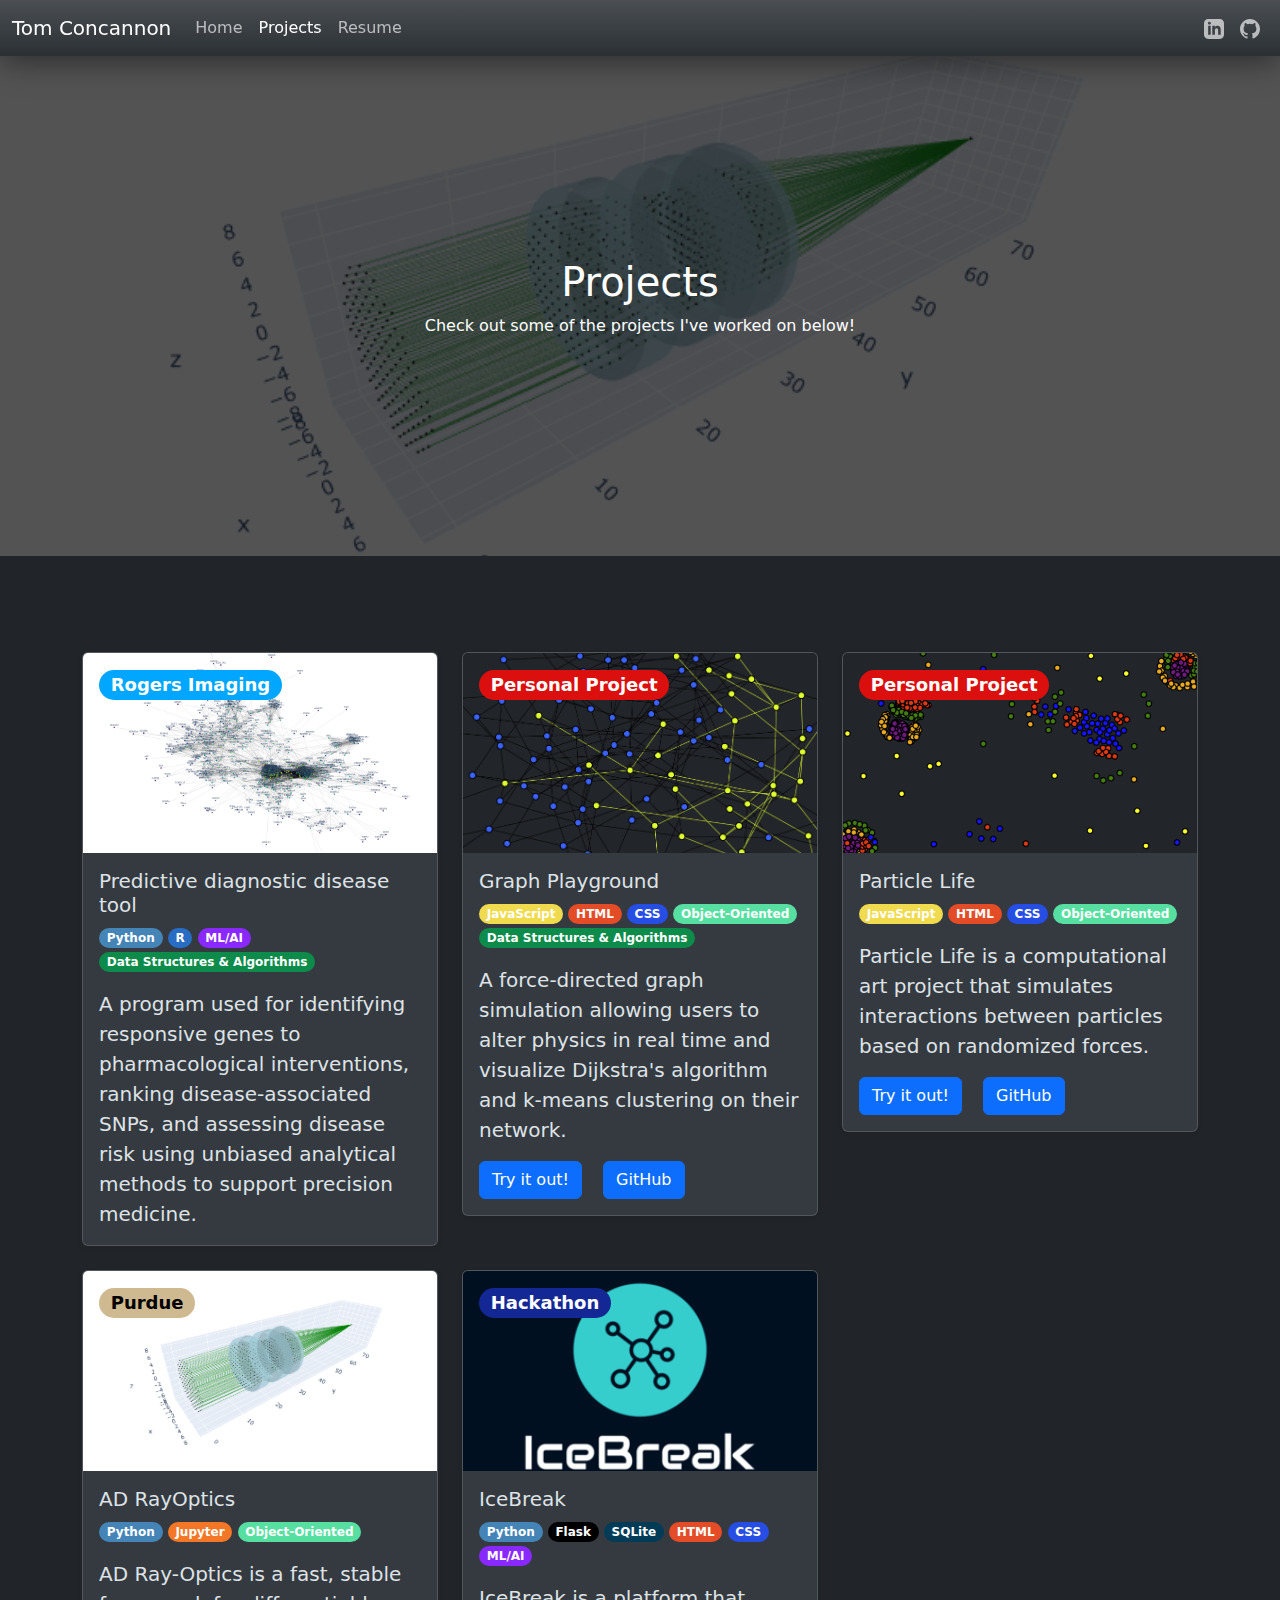
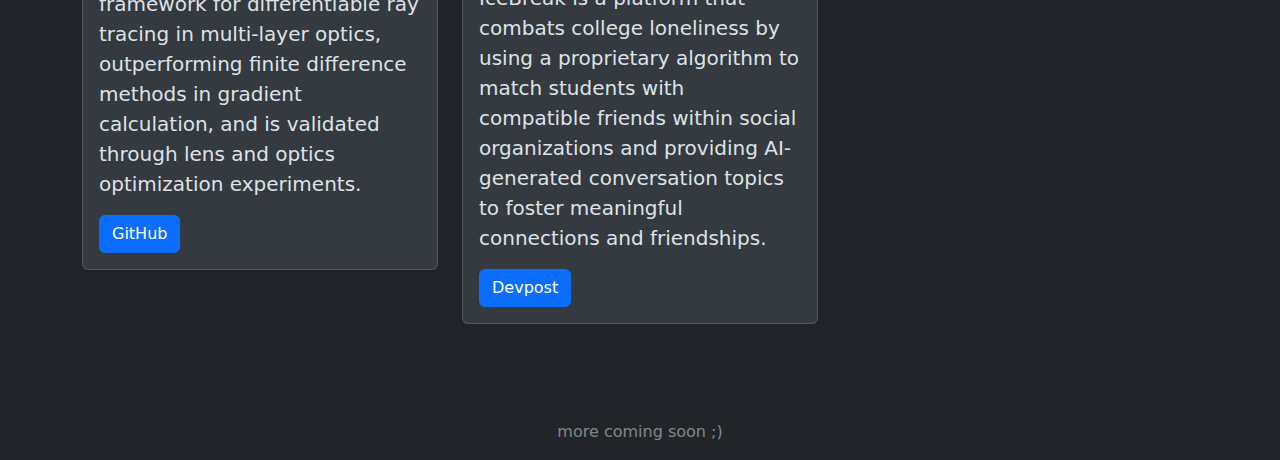
==== projects.html @ 89d0d658 "new interactome" ====
<!doctype html>
<html lang="en" data-bs-theme="dark">
    <head>
        <meta charset="utf-8">
        <meta name="viewport" content="width=device-width, initial-scale=1">
        <title>Projects</title>
        <link href="https://cdn.jsdelivr.net/npm/bootstrap@5.3.3/dist/css/bootstrap.min.css" rel="stylesheet" integrity="sha384-QWTKZyjpPEjISv5WaRU9OFeRpok6YctnYmDr5pNlyT2bRjXh0JMhjY6hW+ALEwIH" crossorigin="anonymous">
        <link href="styles/portfolio.css" rel="stylesheet">
    </head>
    <body>
        <nav class="navbar sticky-top navbar-expand-sm bg-body-tertiary bg-gradient">
            <div class="container-fluid">
                <a class="navbar-brand mb-0 h1" href="https://tconcan.github.io/">Tom Concannon</a>
                <button class="navbar-toggler" type="button" data-bs-toggle="collapse" data-bs-target="#navbarSupportedContent" aria-controls="navbarSupportedContent" aria-expanded="false" aria-label="Toggle navigation">
                    <span class="navbar-toggler-icon"></span>
                </button>
                <div class="collapse navbar-collapse" id="navbarSupportedContent">
                    <ul class="navbar-nav me-auto mb-2 mb-sm-0">
                        <li class="nav-item">
                            <a class="nav-link" aria-current="page" href="https://tconcan.github.io/">Home</a>
                        </li>
                        <li class="nav-item">
                            <a class="nav-link active" aria-current="page" href="projects.html">Projects</a>
                        </li>
                        <li class="nav-item dropdown">
                            <a class="nav-link" href="docs/resume-tc-7.7.24.pdf.pdf" target="_blank">Resume</a>
                        </li>
                    </ul>
                    <div class="d-flex">
                        <ul class="navbar-nav me-auto mb-2 mb-sm-0">
                            <li class="nav-item">
                                <a class="nav-link py-2 px-0 px-sm-2" href="https://www.linkedin.com/in/thomascon/" target="_blank">
                                    <svg xmlns="http://www.w3.org/2000/svg" width="20" height="20" viewBox="0 0 24 24">
                                    <title>LinkedIn</title>
                                    <path fill="currentColor" fill-rule="evenodd" d="M19 0h-14c-2.761 0-5 2.239-5 5v14c0 2.761 2.239 5 5 5h14c2.762 0 5-2.239 5-5v-14c0-2.761-2.238-5-5-5zm-11 19h-3v-11h3v11zm-1.5-12.268c-.966 0-1.75-.79-1.75-1.764s.784-1.764 1.75-1.764 1.75.79 1.75 1.764-.783 1.764-1.75 1.764zm13.5 12.268h-3v-5.604c0-3.368-4-3.113-4 0v5.604h-3v-11h3v1.765c1.396-2.586 7-2.777 7 2.476v6.759z"/>
                                    </svg>
                                </a>
                            </li>
                            <li class="nav-item">
                                <a class="nav-link py-2 px-0 px-sm-2" href="https://github.com/tconcan" target="_blank">
                                    <svg xmlns="http://www.w3.org/2000/svg" width="20" height="20" class="navbar-nav-svg" viewBox="0 0 512 512" role="img">
                                        <title>GitHub</title>
                                        <path fill="currentColor" fill-rule="evenodd" d="M256 0C114.64 0 0 114.61 0 256c0 113.09 73.34 209 175.08 242.9 12.8 2.35 17.47-5.56 17.47-12.34 0-6.08-.22-22.18-.35-43.54-71.2 15.49-86.2-34.34-86.2-34.34-11.64-29.57-28.42-37.45-28.42-37.45-23.27-15.84 1.73-15.55 1.73-15.55 25.69 1.81 39.21 26.38 39.21 26.38 22.84 39.12 59.92 27.82 74.5 21.27 2.33-16.54 8.94-27.82 16.25-34.22-56.84-6.43-116.6-28.43-116.6-126.49 0-27.95 10-50.8 26.35-68.69-2.63-6.48-11.42-32.5 2.51-67.75 0 0 21.49-6.88 70.4 26.24a242.65 242.65 0 0 1 128.18 0c48.87-33.13 70.33-26.24 70.33-26.24 14 35.25 5.18 61.27 2.55 67.75 16.41 17.9 26.31 40.75 26.31 68.69 0 98.35-59.85 120-116.88 126.32 9.19 7.9 17.38 23.53 17.38 47.41 0 34.22-.31 61.83-.31 70.23 0 6.85 4.61 14.81 17.6 12.31C438.72 464.97 512 369.08 512 256.02 512 114.62 397.37 0 256 0z"></path>
                                    </svg>
                                </a>
                            </li>
                        </ul>
                    </div>
                </div>
            </div>
        </nav>
        <div class="header-image image-container-project">
            <img src="images/ad_rayoptics.png" class="img-fluid" style="opacity: 0.6;" alt="RayOptics">
            <div class="overlay">
                <div class="mx-5">
                    <h1>Projects</h1>
                    <p>Check out some of the projects I've worked on below!</p>
                </div>
            </div>
        </div>
        <div class="album py-5 my-5">
            <div class="container">
                <div class="row row-cols-1 row-cols-md-2 row-cols-lg-3 g-4">
                    <div class="col">
                        <div class="card shadow-sm bg-body-secondary">
                            <div class="image-container-project" style="width: 100%; height: 200px;">
                                <img src="images/interactome3.png" class="card-img-top" alt="Interactome">
                            </div>
                            <div class="mt-3 ms-3" style="position: absolute;">
                                <h4 class="card-title text-white">
                                    <span class="badge rounded-pill bg-ric">Rogers Imaging</span>
                                </h4>
                            </div>
                            <div class="card-body">
                                <h5 class="card-title">
                                    Predictive diagnostic disease tool
                                </h5>
                                <div class="mb-3">
                                    <span class="badge rounded-pill bg-python">Python</span>
                                    <span class="badge rounded-pill bg-r">R</span>
                                    <span class="badge rounded-pill bg-mlai">ML/AI</span>
                                    <span class="badge rounded-pill bg-dsa">Data Structures & Algorithms</span>
                                </div>
                                <p class="card-text">
                                    A program used for identifying responsive genes to pharmacological interventions, ranking disease-associated SNPs, and assessing disease risk using unbiased analytical methods to support precision medicine.                                </p>
                            </div>
                        </div>
                    </div>
                    <div class="col">
                        <div class="card shadow-sm bg-body-secondary">
                            <div class="image-container-project" style="width: 100%; height: 200px;">
                                <img src="images/dijkstra.png" class="card-img-top" alt="Graph">
                            </div>
                            <div class="mt-3 ms-3" style="position: absolute;">
                                <h4 class="card-title text-white">
                                    <span class="badge rounded-pill bg-personal">Personal Project</span>
                                </h4>
                            </div>
                            <div class="card-body">
                                <h5 class="card-title">
                                    Graph Playground
                                </h5>
                                <div class="mb-3">
                                    <span class="badge rounded-pill bg-js">JavaScript</span>
                                    <span class="badge rounded-pill bg-html">HTML</span>
                                    <span class="badge rounded-pill bg-css">CSS</span>
                                    <span class="badge rounded-pill bg-oop">Object-Oriented</span>
                                    <span class="badge rounded-pill bg-dsa">Data Structures & Algorithms</span>
                                </div>
                                <p class="card-text">
                                    A force-directed graph simulation allowing users to alter physics in real time and visualize Dijkstra's algorithm and k-means clustering on their network.
                                </p>
                                <a href="projects/Network/graph.html" class="btn btn-primary me-3" target="_blank">Try it out!</a>
                                <a href="https://github.com/tconcan/Network" class="btn btn-primary" target="_blank">GitHub</a>
                            </div>
                        </div>
                    </div>
                    <div class="col">
                        <div class="card shadow-sm bg-body-secondary">
                            <div class="image-container-project" style="width: 100%; height: 200px;">
                                <img src="images/life.png" class="card-img-top" alt="Particle Life">
                            </div>
                            <div class="mt-3 ms-3" style="position: absolute;">
                                <h4 class="card-title text-white">
                                    <span class="badge rounded-pill bg-personal">Personal Project</span>
                                </h4>
                            </div>
                            <div class="card-body">
                                <h5 class="card-title">
                                    Particle Life
                                </h5>
                                <div class="mb-3">
                                    <span class="badge rounded-pill bg-js">JavaScript</span>
                                    <span class="badge rounded-pill bg-html">HTML</span>
                                    <span class="badge rounded-pill bg-css">CSS</span>
                                    <span class="badge rounded-pill bg-oop">Object-Oriented</span>
                                </div>
                                <p class="card-text">
                                    Particle Life is a computational art project that simulates interactions between particles based on randomized forces.
                                </p>
                                <a href="projects/Network/life.html" class="btn btn-primary me-3" target="_blank">Try it out!</a>
                                <a href="https://github.com/tconcan/Network" class="btn btn-primary" target="_blank">GitHub</a>
                            </div>
                        </div>
                    </div>
                    <div class="col">
                        <div class="card shadow-sm bg-body-secondary" data-bs->
                            <div class="image-container-project" style="width: 100%; height: 200px;">
                                <img src="images/ad_rayoptics.png" class="card-img-top" alt="AD RayOptics Example">
                            </div>
                            <div class="mt-3 ms-3" style="position: absolute;">
                                <h4 class="card-title text-white">
                                    <span class="badge rounded-pill text-black bg-purdue">Purdue</span>
                                </h4>
                            </div>
                            <div class="card-body">
                                <h5 class="card-title">
                                    AD RayOptics
                                </h5>
                                <div class="mb-3">
                                    <span class="badge rounded-pill bg-python">Python</span>
                                    <span class="badge rounded-pill bg-jupyter">Jupyter</span>
                                    <span class="badge rounded-pill bg-oop">Object-Oriented</span>
                                </div>
                                <p class="card-text">
                                    AD Ray-Optics is a fast, stable framework for differentiable ray tracing in multi-layer optics, outperforming finite difference methods in gradient calculation, and is validated through lens and optics optimization experiments.
                                </p>
                                <a href="https://github.com/guo-research-group/AD-Ray-Optics" class="btn btn-primary" target="_blank">GitHub</a>
                            </div>
                        </div>
                    </div>
                    <div class="col">
                        <div class="card shadow-sm bg-body-secondary">
                            <div class="image-container-project" style="width: 100%; height: 200px;">
                                <img src="images/ice_break.png" class="card-img-top" alt="IceBreak Logo">
                            </div>
                            <div class="mt-3 ms-3" style="position: absolute;">
                                <h4 class="card-title text-white">
                                    <span class="badge rounded-pill bg-hackathon">Hackathon</span>
                                </h4>
                            </div>
                            <div class="card-body">
                                <h5 class="card-title">
                                    IceBreak
                                </h5>
                                <div class="mb-3">
                                    <span class="badge rounded-pill bg-python">Python</span>
                                    <span class="badge rounded-pill bg-flask">Flask</span>
                                    <span class="badge rounded-pill bg-sqlite">SQLite</span>
                                    <span class="badge rounded-pill bg-html">HTML</span>
                                    <span class="badge rounded-pill bg-css">CSS</span>
                                    <span class="badge rounded-pill bg-mlai">ML/AI</span>
                                </div>
                                <p class="card-text">
                                    IceBreak is a platform that combats college loneliness by using a proprietary algorithm to match students with compatible friends within social organizations and providing AI-generated conversation topics to foster meaningful connections and friendships.
                                </p>
                                <a href="https://devpost.com/software/ice-break" class="btn btn-primary" target="_blank">Devpost</a>
                            </div>
                        </div>
                    </div>
                </div>
            </div>
        </div>
        <div class="container-fluid" style="text-align: center; opacity: 50%;">
            <p>more coming soon ;)</p>
        </div>
        <script src="https://cdn.jsdelivr.net/npm/@popperjs/core@2.11.6/dist/umd/popper.min.js" integrity="sha384-oBqDVmMz9ATKxIep9tiCxS/Z9fNfEXiDAYTujMAeBAsjFuCZSmKbSSUnQlmh/jp3" crossorigin="anonymous"></script>
        <script src="https://cdn.jsdelivr.net/npm/bootstrap@5.2.3/dist/js/bootstrap.min.js" integrity="sha384-cuYeSxntonz0PPNlHhBs68uyIAVpIIOZZ5JqeqvYYIcEL727kskC66kF92t6Xl2V" crossorigin="anonymous"></script>
    </body>
</html>
---- styles/portfolio.css ----
.fullscreen-container {
    box-sizing: border-box;
    height: calc(100vh - 56px);
    width: 100vw;
    display: flex;
    justify-content: center;
}

.image-container-cover {
    overflow: hidden;
    max-width: 100%;
    position: relative;
}

.image-container-cover img {
    height: calc(100% - 80px);
    width: auto;
    min-width: 100%;
    object-fit: cover;
    object-position: center;
    position: absolute;
    top: 0;
    left: 50%;
    transform: translateX(-50%);
}

.card-button {
    position: absolute;
    bottom: 0;
    left: 0;
}

.card-text {
    font-size: 1.25rem;
}

.fade {
    opacity: 0;
    transition: opacity 0.5s;
    display: none;
}

.fade.show {
    opacity: 1;
    display: block;
}

.bg-purdue {
    background-color: #cfb991 !important;
}

.bg-python {
    background-color: #4584b6 !important;
}

.bg-jupyter {
    background-color: #f37726 !important;
}

.bg-personal {
    background-color: #dc0f0f !important;
}

.bg-js {
    background-color: #f0db4f !important;
}

.bg-html {
    background-color: #e34c26 !important;
}

.bg-css{
    background-color: #264de4 !important;
}

.bg-oop {
    background-color: #56dfa1 !important;
}

.bg-dsa {
    background-color: #0c8b4a !important;
}

.bg-hackathon {
    background-color: #142895 !important;
}

.bg-sqlite {
    background-color: #003b57 !important;
}

.bg-flask {
    background-color: #000000 !important;
}

.bg-mlai {
    background-color: #8928ff !important;
}

.bg-ric {
    background-color: #00a6ff !important;
}

.bg-r {
    background-color: #276dc3 !important;
}

.navbar {
    box-shadow: 0 4px 32px rgba(0, 0, 0, 0.5);
}

.header-image {
    width: 100%;
    height: calc(50vw);
    max-height: 500px;
    min-height: 100px;
}

.image-container-project {
    overflow: hidden;
    max-width: 100%;
    position: relative;
}

.image-container-project img {
    height: 100%;
    width: auto;
    min-width: 100%;
    object-fit: cover;
    object-position: center;
    position: absolute;
    top: 0;
    left: 50%;
    transform: translateX(-50%);
}

.overlay {
    position: absolute;
    top: 0;
    left: 0;
    width: 100%;
    height: 100%;
    display: flex;
    align-items: center;
    justify-content: center;
    color: white;
    background-color: rgba(0, 0, 0, 0.5); 
    text-align: center;
}

.info-card {
    font-size: 1.6vh;
}
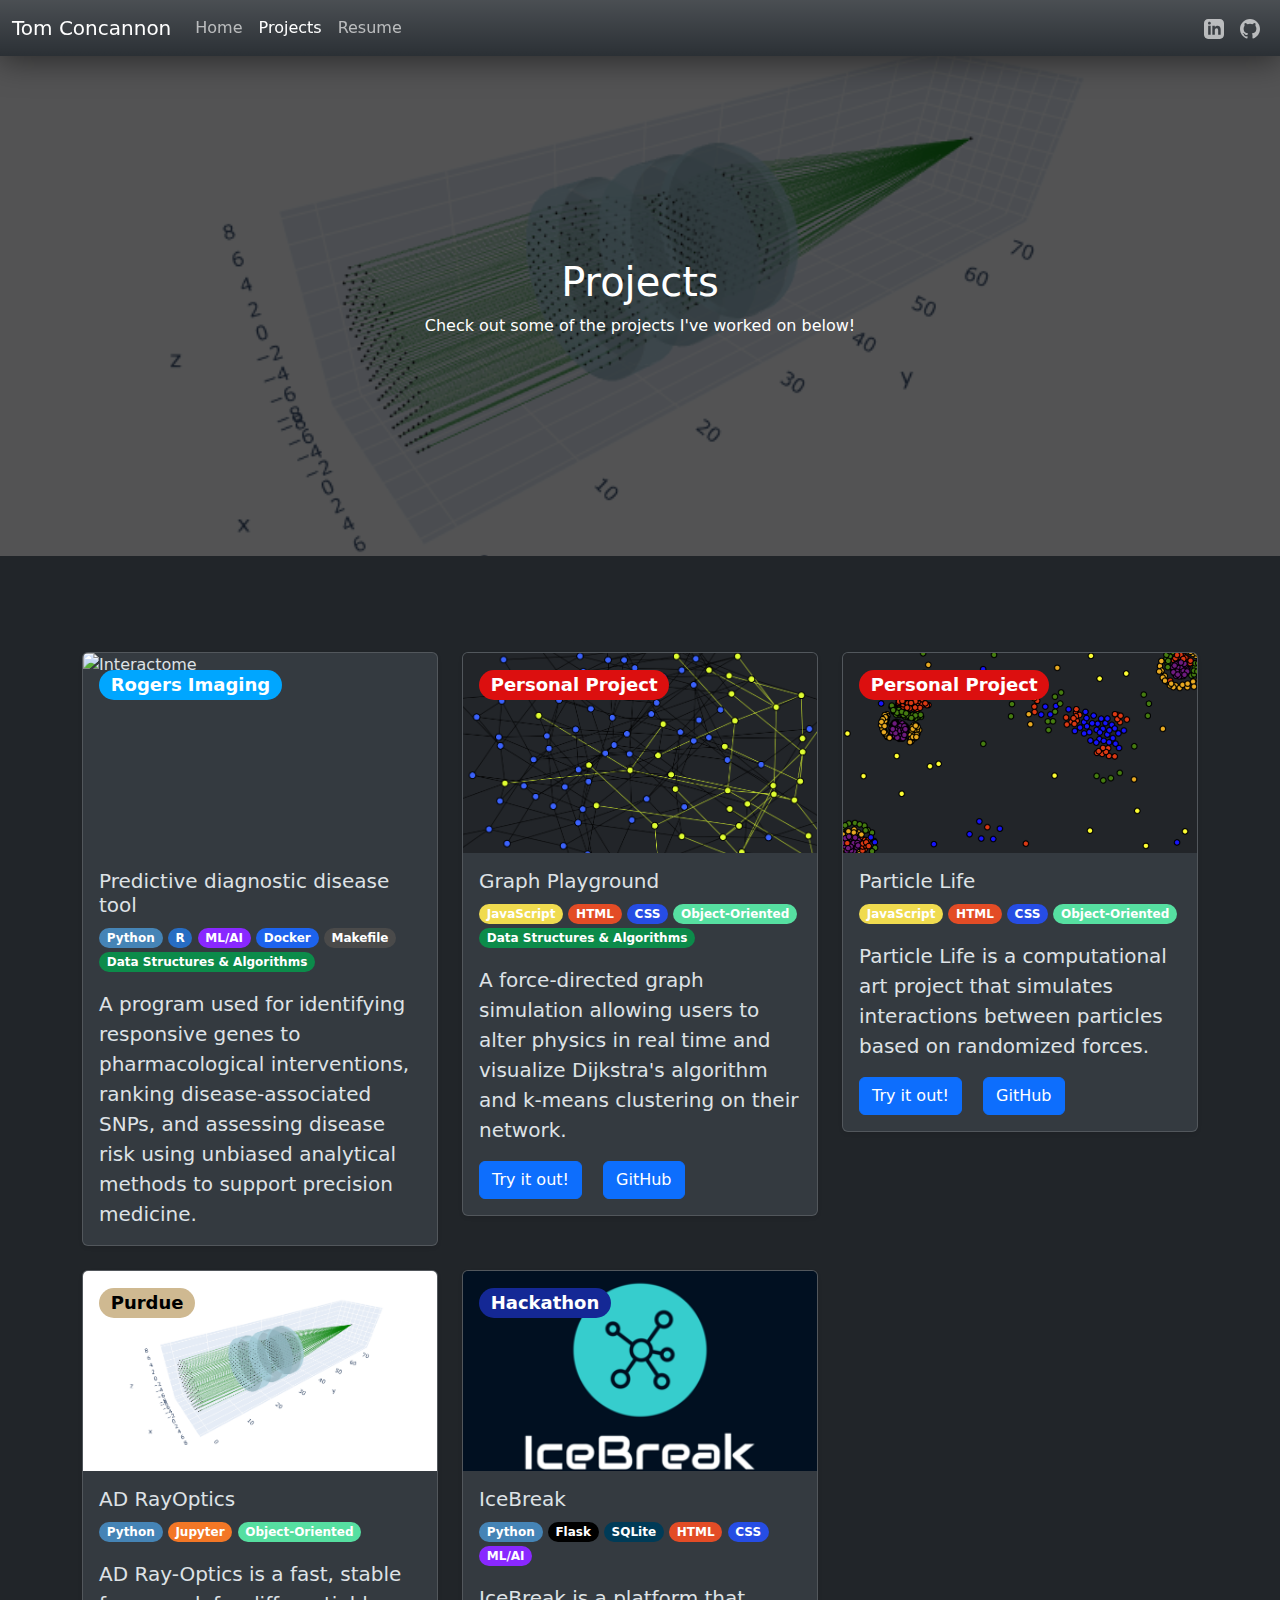
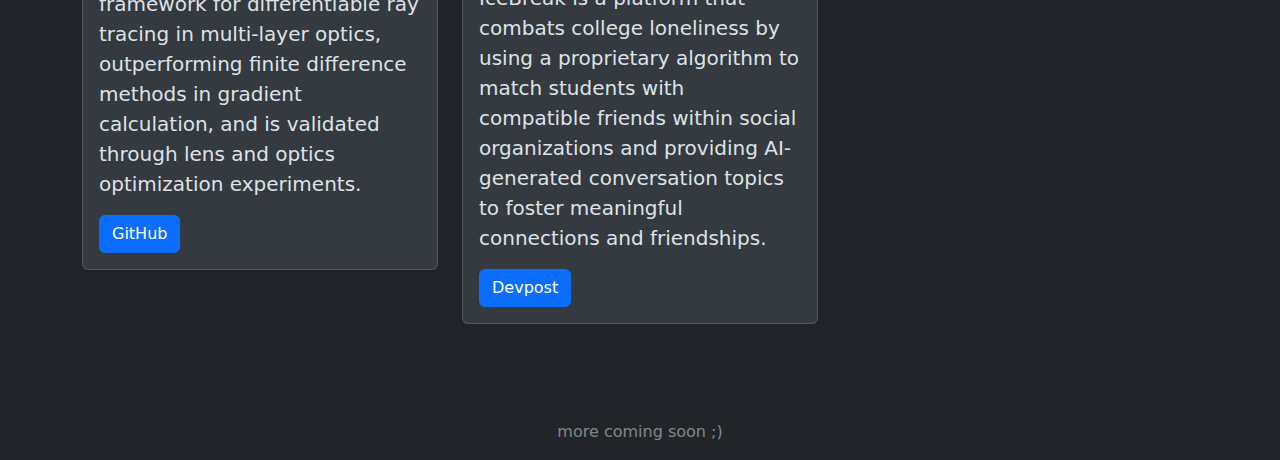
==== commit 0d93f2ad: "music" ====
--- a/projects.html
+++ b/projects.html
@@ -64,7 +64,7 @@
                     <div class="col">
                         <div class="card shadow-sm bg-body-secondary">
                             <div class="image-container-project" style="width: 100%; height: 200px;">
-                                <img src="images/interactome3.png" class="card-img-top" alt="Interactome">
+                                <img src="images/interactome.gif" class="card-img-top" alt="Interactome">
                             </div>
                             <div class="mt-3 ms-3" style="position: absolute;">
                                 <h4 class="card-title text-white">
@@ -79,6 +79,8 @@
                                     <span class="badge rounded-pill bg-python">Python</span>
                                     <span class="badge rounded-pill bg-r">R</span>
                                     <span class="badge rounded-pill bg-mlai">ML/AI</span>
+                                    <span class="badge rounded-pill bg-docker">Docker</span>
+                                    <span class="badge rounded-pill bg-makefile">Makefile</span>
                                     <span class="badge rounded-pill bg-dsa">Data Structures & Algorithms</span>
                                 </div>
                                 <p class="card-text">
--- a/styles/portfolio.css
+++ b/styles/portfolio.css
@@ -59,6 +59,14 @@
 
 .bg-personal {
     background-color: #dc0f0f !important;
+}
+
+.bg-docker {
+    background-color: #1d63ed !important;
+}
+
+.bg-makefile {
+    background-color: #4a4a4a !important;
 }
 
 .bg-js {
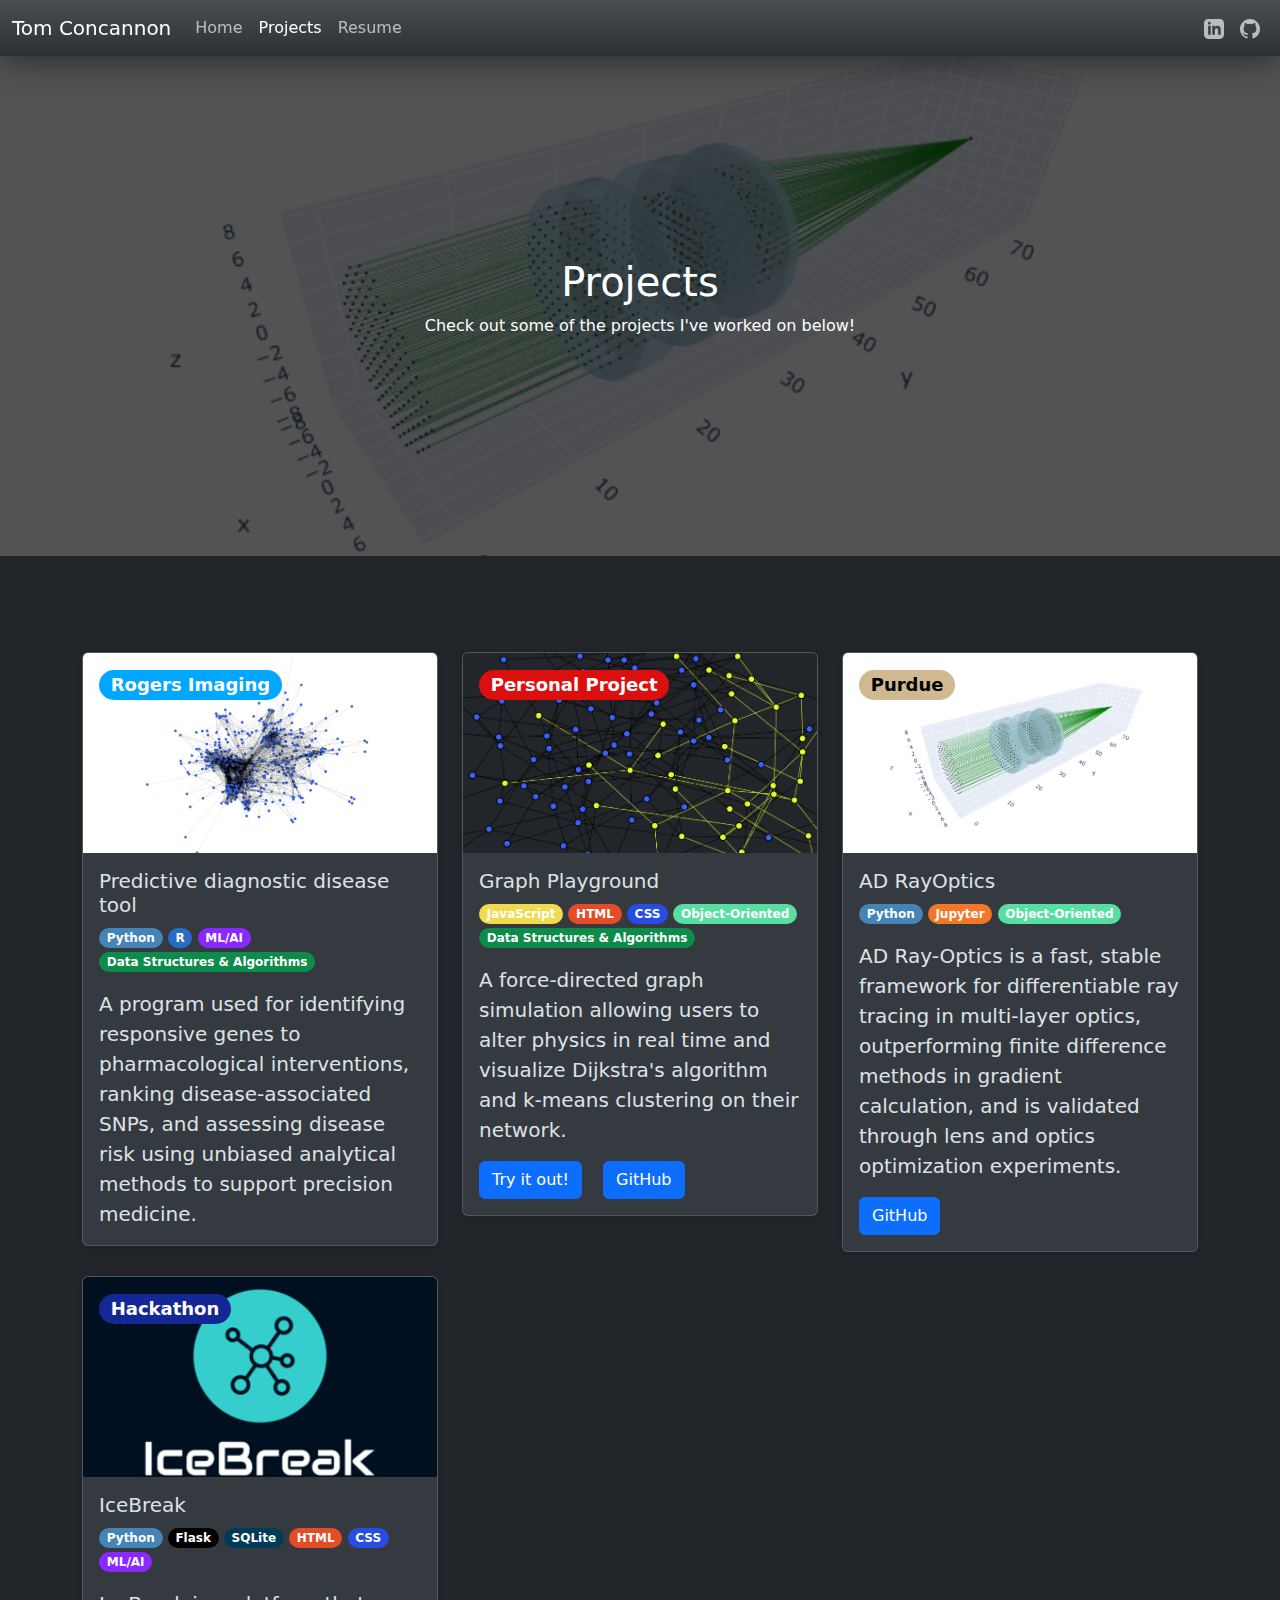
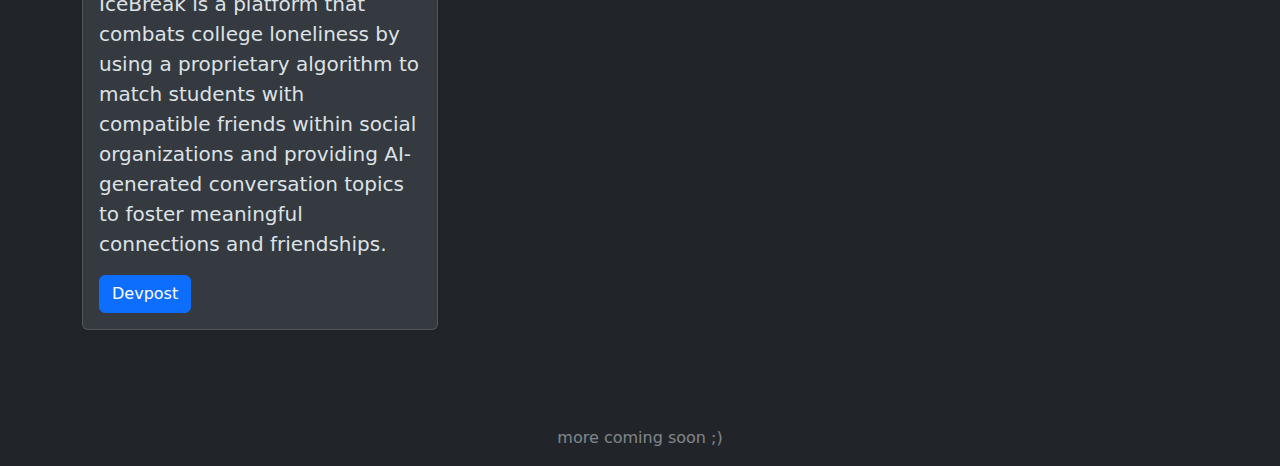
==== commit be396072: "updated resume" ====
--- a/projects.html
+++ b/projects.html
@@ -23,7 +23,7 @@
                             <a class="nav-link active" aria-current="page" href="projects.html">Projects</a>
                         </li>
                         <li class="nav-item dropdown">
-                            <a class="nav-link" href="docs/resume-tc-7.7.24.pdf.pdf" target="_blank">Resume</a>
+                            <a class="nav-link" href="docs/resume-tc-8.14.24.pdf" target="_blank">Resume</a>
                         </li>
                     </ul>
                     <div class="d-flex">
@@ -64,7 +64,7 @@
                     <div class="col">
                         <div class="card shadow-sm bg-body-secondary">
                             <div class="image-container-project" style="width: 100%; height: 200px;">
-                                <img src="images/interactome.gif" class="card-img-top" alt="Interactome">
+                                <img src="images/interactome2.png" class="card-img-top" alt="Interactome">
                             </div>
                             <div class="mt-3 ms-3" style="position: absolute;">
                                 <h4 class="card-title text-white">
@@ -79,8 +79,6 @@
                                     <span class="badge rounded-pill bg-python">Python</span>
                                     <span class="badge rounded-pill bg-r">R</span>
                                     <span class="badge rounded-pill bg-mlai">ML/AI</span>
-                                    <span class="badge rounded-pill bg-docker">Docker</span>
-                                    <span class="badge rounded-pill bg-makefile">Makefile</span>
                                     <span class="badge rounded-pill bg-dsa">Data Structures & Algorithms</span>
                                 </div>
                                 <p class="card-text">
@@ -113,34 +111,6 @@
                                     A force-directed graph simulation allowing users to alter physics in real time and visualize Dijkstra's algorithm and k-means clustering on their network.
                                 </p>
                                 <a href="projects/Network/graph.html" class="btn btn-primary me-3" target="_blank">Try it out!</a>
-                                <a href="https://github.com/tconcan/Network" class="btn btn-primary" target="_blank">GitHub</a>
-                            </div>
-                        </div>
-                    </div>
-                    <div class="col">
-                        <div class="card shadow-sm bg-body-secondary">
-                            <div class="image-container-project" style="width: 100%; height: 200px;">
-                                <img src="images/life.png" class="card-img-top" alt="Particle Life">
-                            </div>
-                            <div class="mt-3 ms-3" style="position: absolute;">
-                                <h4 class="card-title text-white">
-                                    <span class="badge rounded-pill bg-personal">Personal Project</span>
-                                </h4>
-                            </div>
-                            <div class="card-body">
-                                <h5 class="card-title">
-                                    Particle Life
-                                </h5>
-                                <div class="mb-3">
-                                    <span class="badge rounded-pill bg-js">JavaScript</span>
-                                    <span class="badge rounded-pill bg-html">HTML</span>
-                                    <span class="badge rounded-pill bg-css">CSS</span>
-                                    <span class="badge rounded-pill bg-oop">Object-Oriented</span>
-                                </div>
-                                <p class="card-text">
-                                    Particle Life is a computational art project that simulates interactions between particles based on randomized forces.
-                                </p>
-                                <a href="projects/Network/life.html" class="btn btn-primary me-3" target="_blank">Try it out!</a>
                                 <a href="https://github.com/tconcan/Network" class="btn btn-primary" target="_blank">GitHub</a>
                             </div>
                         </div>
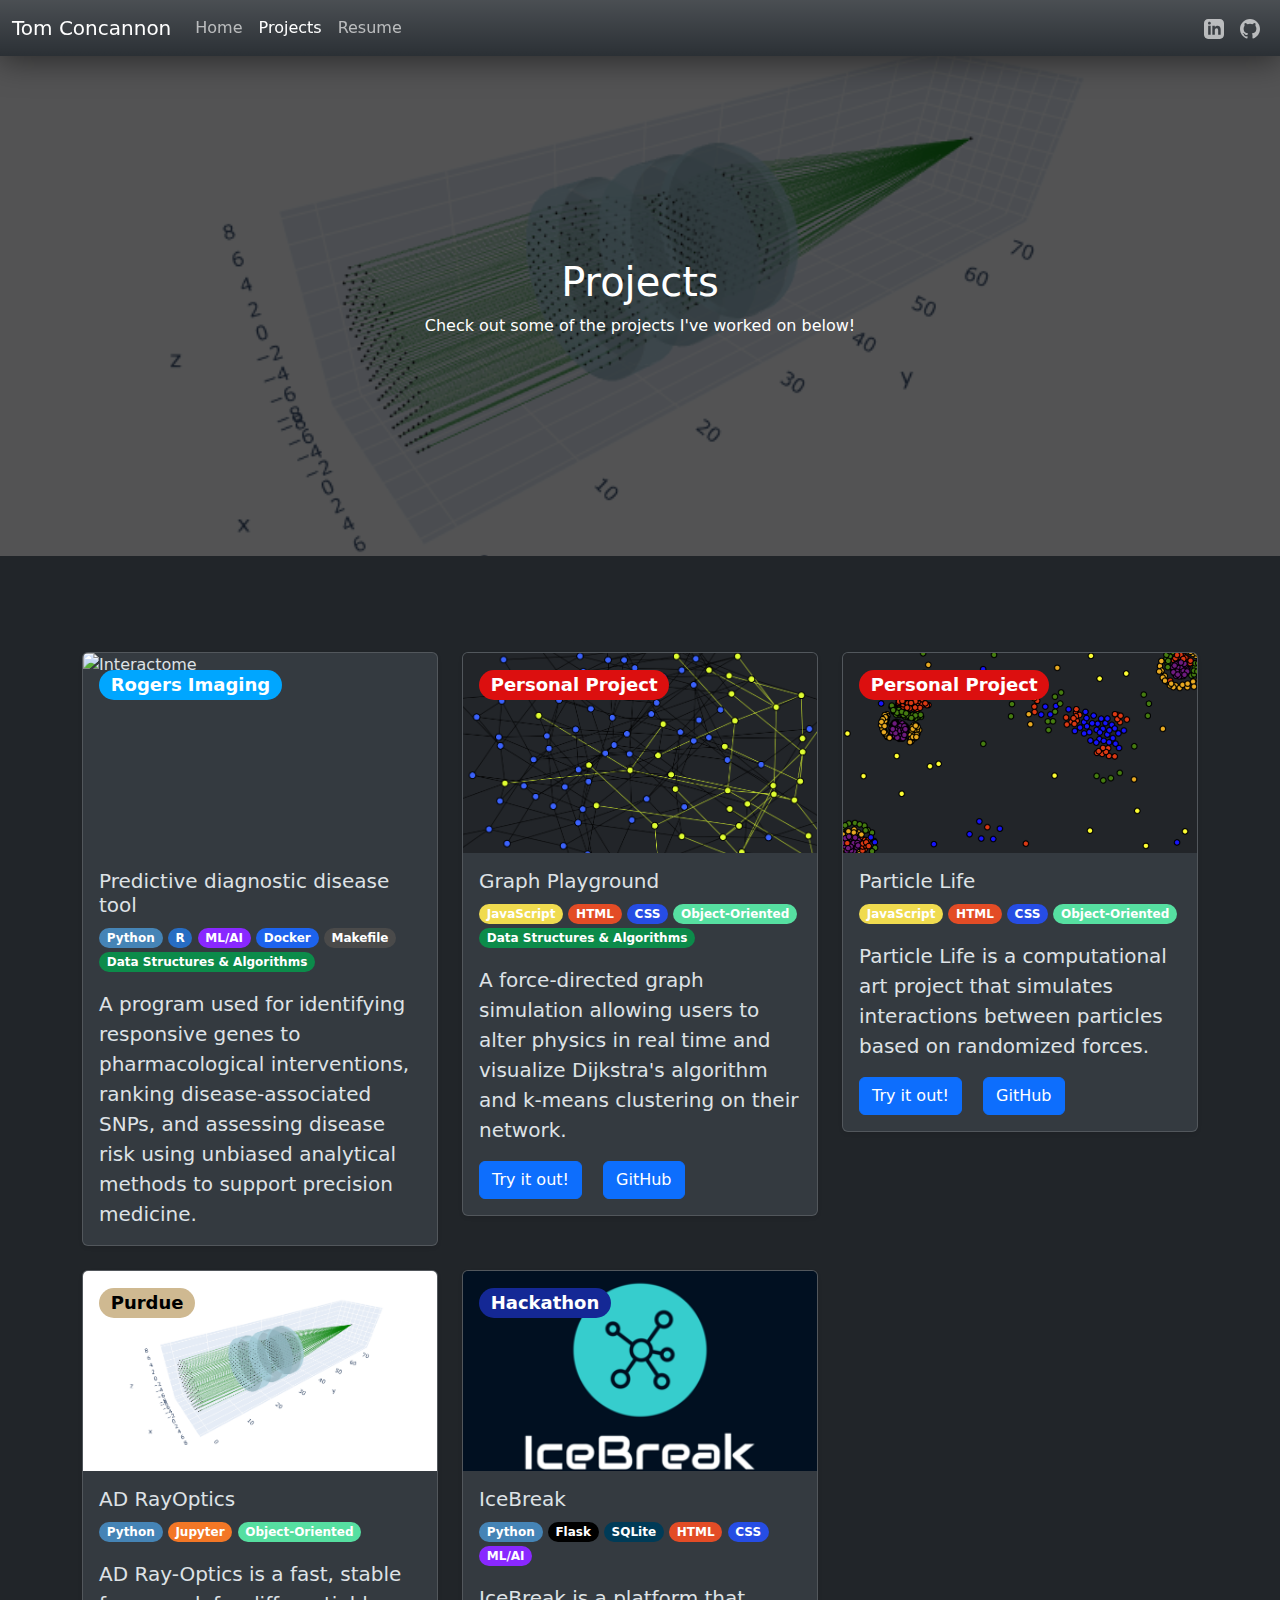
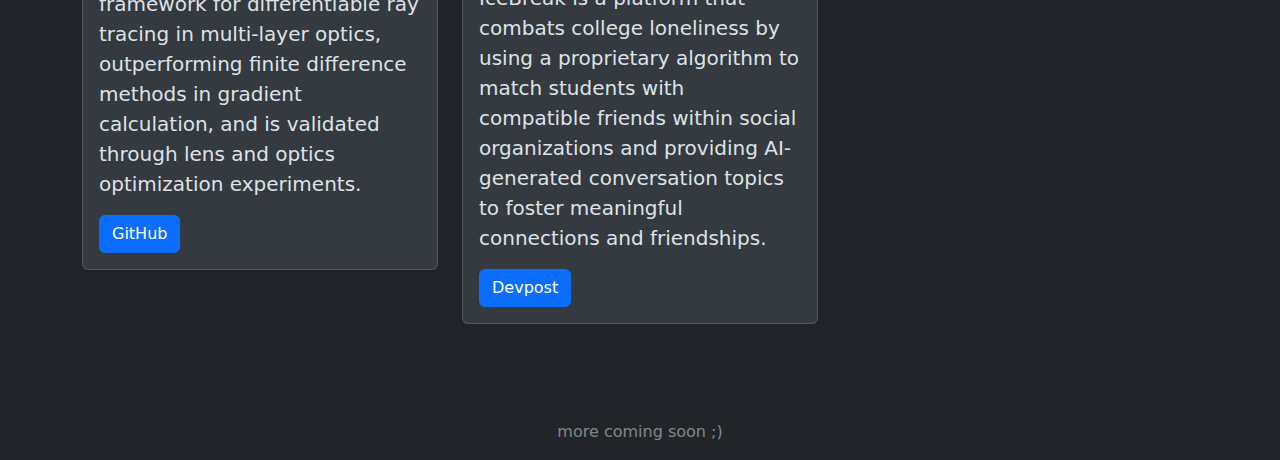
==== commit a10929bf: "Merge branch 'master' of https://github.com/tconcan/tconcan.github.io" ====
--- a/projects.html
+++ b/projects.html
@@ -64,7 +64,7 @@
                     <div class="col">
                         <div class="card shadow-sm bg-body-secondary">
                             <div class="image-container-project" style="width: 100%; height: 200px;">
-                                <img src="images/interactome2.png" class="card-img-top" alt="Interactome">
+                                <img src="images/interactome.gif" class="card-img-top" alt="Interactome">
                             </div>
                             <div class="mt-3 ms-3" style="position: absolute;">
                                 <h4 class="card-title text-white">
@@ -79,6 +79,8 @@
                                     <span class="badge rounded-pill bg-python">Python</span>
                                     <span class="badge rounded-pill bg-r">R</span>
                                     <span class="badge rounded-pill bg-mlai">ML/AI</span>
+                                    <span class="badge rounded-pill bg-docker">Docker</span>
+                                    <span class="badge rounded-pill bg-makefile">Makefile</span>
                                     <span class="badge rounded-pill bg-dsa">Data Structures & Algorithms</span>
                                 </div>
                                 <p class="card-text">
@@ -111,6 +113,34 @@
                                     A force-directed graph simulation allowing users to alter physics in real time and visualize Dijkstra's algorithm and k-means clustering on their network.
                                 </p>
                                 <a href="projects/Network/graph.html" class="btn btn-primary me-3" target="_blank">Try it out!</a>
+                                <a href="https://github.com/tconcan/Network" class="btn btn-primary" target="_blank">GitHub</a>
+                            </div>
+                        </div>
+                    </div>
+                    <div class="col">
+                        <div class="card shadow-sm bg-body-secondary">
+                            <div class="image-container-project" style="width: 100%; height: 200px;">
+                                <img src="images/life.png" class="card-img-top" alt="Particle Life">
+                            </div>
+                            <div class="mt-3 ms-3" style="position: absolute;">
+                                <h4 class="card-title text-white">
+                                    <span class="badge rounded-pill bg-personal">Personal Project</span>
+                                </h4>
+                            </div>
+                            <div class="card-body">
+                                <h5 class="card-title">
+                                    Particle Life
+                                </h5>
+                                <div class="mb-3">
+                                    <span class="badge rounded-pill bg-js">JavaScript</span>
+                                    <span class="badge rounded-pill bg-html">HTML</span>
+                                    <span class="badge rounded-pill bg-css">CSS</span>
+                                    <span class="badge rounded-pill bg-oop">Object-Oriented</span>
+                                </div>
+                                <p class="card-text">
+                                    Particle Life is a computational art project that simulates interactions between particles based on randomized forces.
+                                </p>
+                                <a href="projects/Network/life.html" class="btn btn-primary me-3" target="_blank">Try it out!</a>
                                 <a href="https://github.com/tconcan/Network" class="btn btn-primary" target="_blank">GitHub</a>
                             </div>
                         </div>
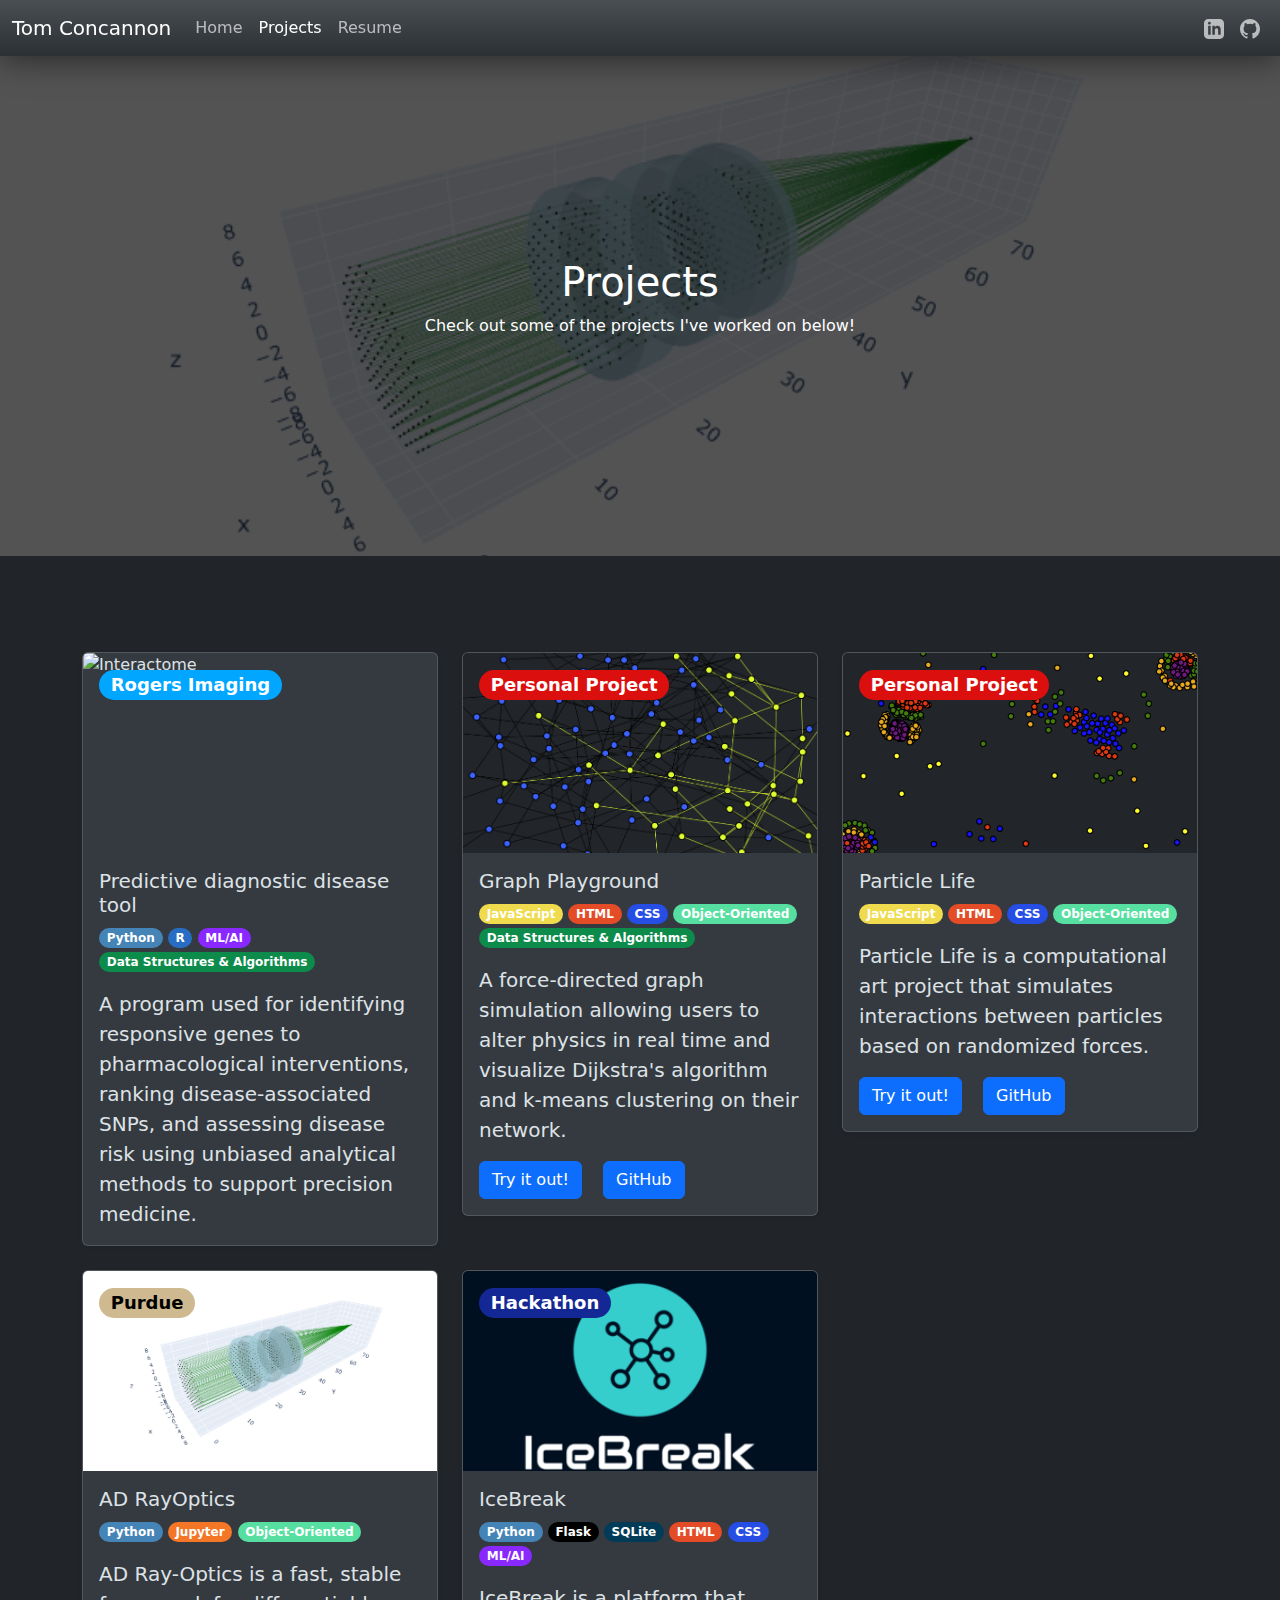
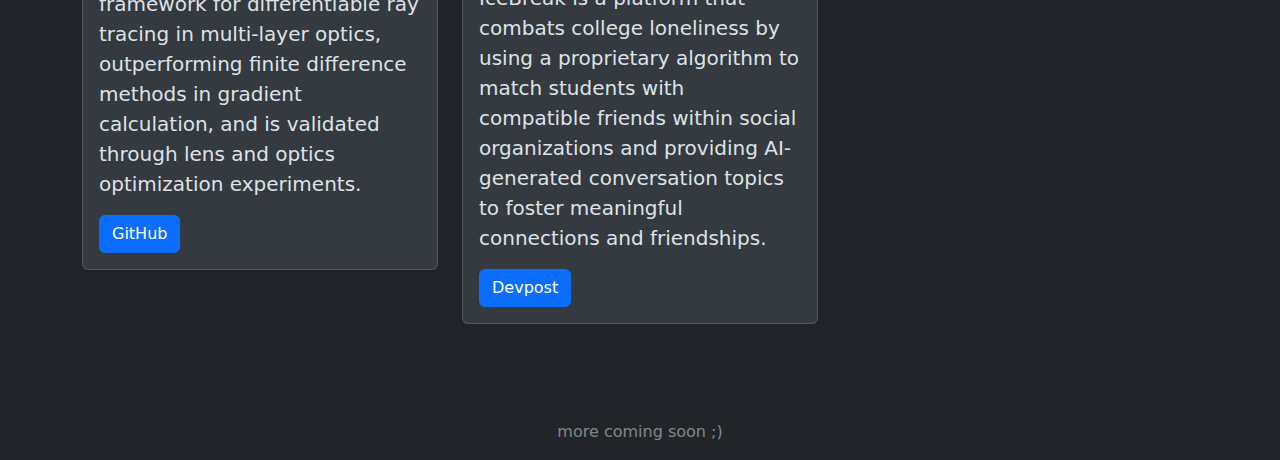
==== commit 0ceceb88: "changed ric project skills" ====
--- a/projects.html
+++ b/projects.html
@@ -79,8 +79,6 @@
                                     <span class="badge rounded-pill bg-python">Python</span>
                                     <span class="badge rounded-pill bg-r">R</span>
                                     <span class="badge rounded-pill bg-mlai">ML/AI</span>
-                                    <span class="badge rounded-pill bg-docker">Docker</span>
-                                    <span class="badge rounded-pill bg-makefile">Makefile</span>
                                     <span class="badge rounded-pill bg-dsa">Data Structures & Algorithms</span>
                                 </div>
                                 <p class="card-text">
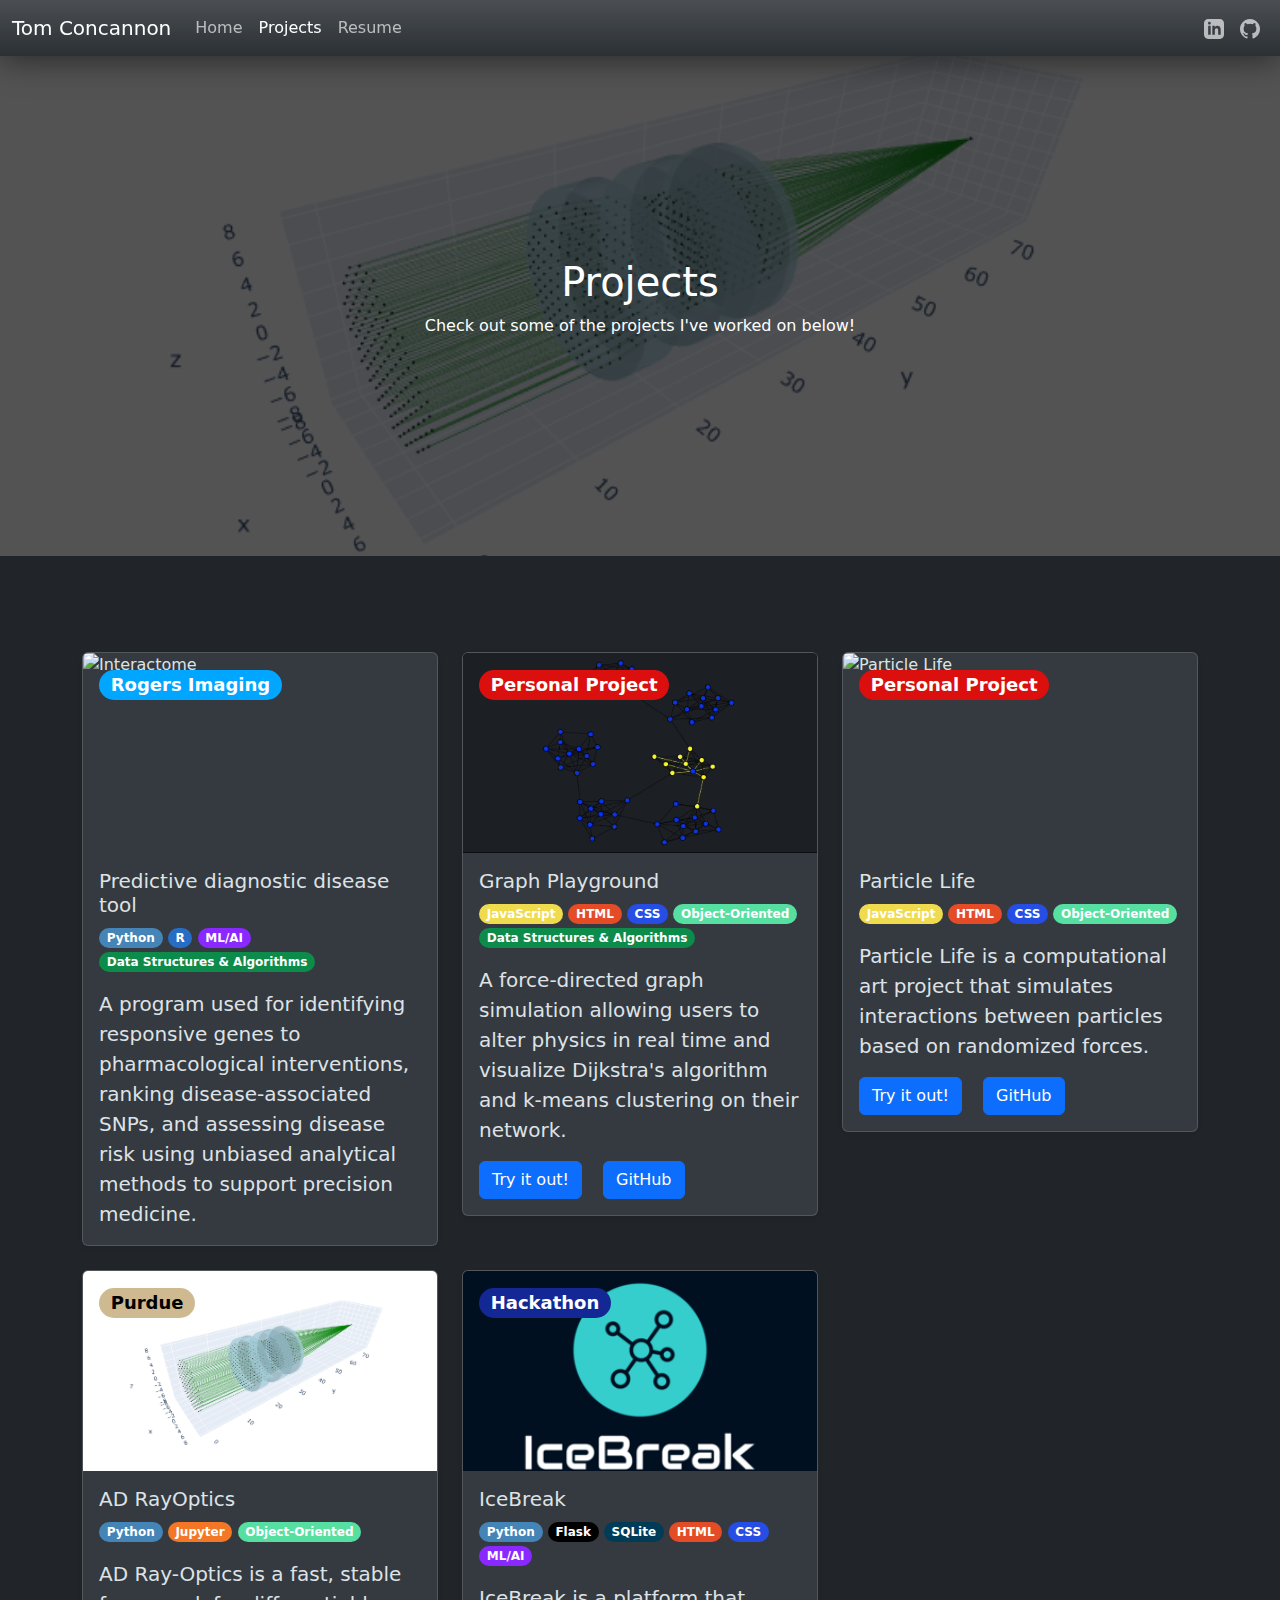
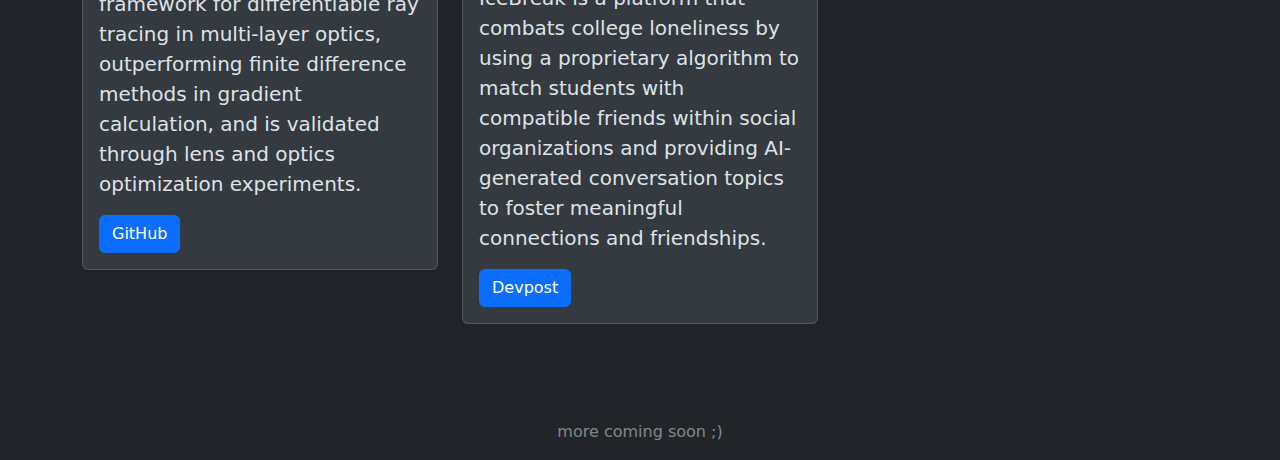
==== commit 755375cb: "gifs to pprojs" ====
--- a/projects.html
+++ b/projects.html
@@ -89,7 +89,7 @@
                     <div class="col">
                         <div class="card shadow-sm bg-body-secondary">
                             <div class="image-container-project" style="width: 100%; height: 200px;">
-                                <img src="images/dijkstra.png" class="card-img-top" alt="Graph">
+                                <img src="images/graph.gif" class="card-img-top" alt="Graph">
                             </div>
                             <div class="mt-3 ms-3" style="position: absolute;">
                                 <h4 class="card-title text-white">
@@ -118,7 +118,7 @@
                     <div class="col">
                         <div class="card shadow-sm bg-body-secondary">
                             <div class="image-container-project" style="width: 100%; height: 200px;">
-                                <img src="images/life.png" class="card-img-top" alt="Particle Life">
+                                <img src="images/life.gif" class="card-img-top" alt="Particle Life">
                             </div>
                             <div class="mt-3 ms-3" style="position: absolute;">
                                 <h4 class="card-title text-white">
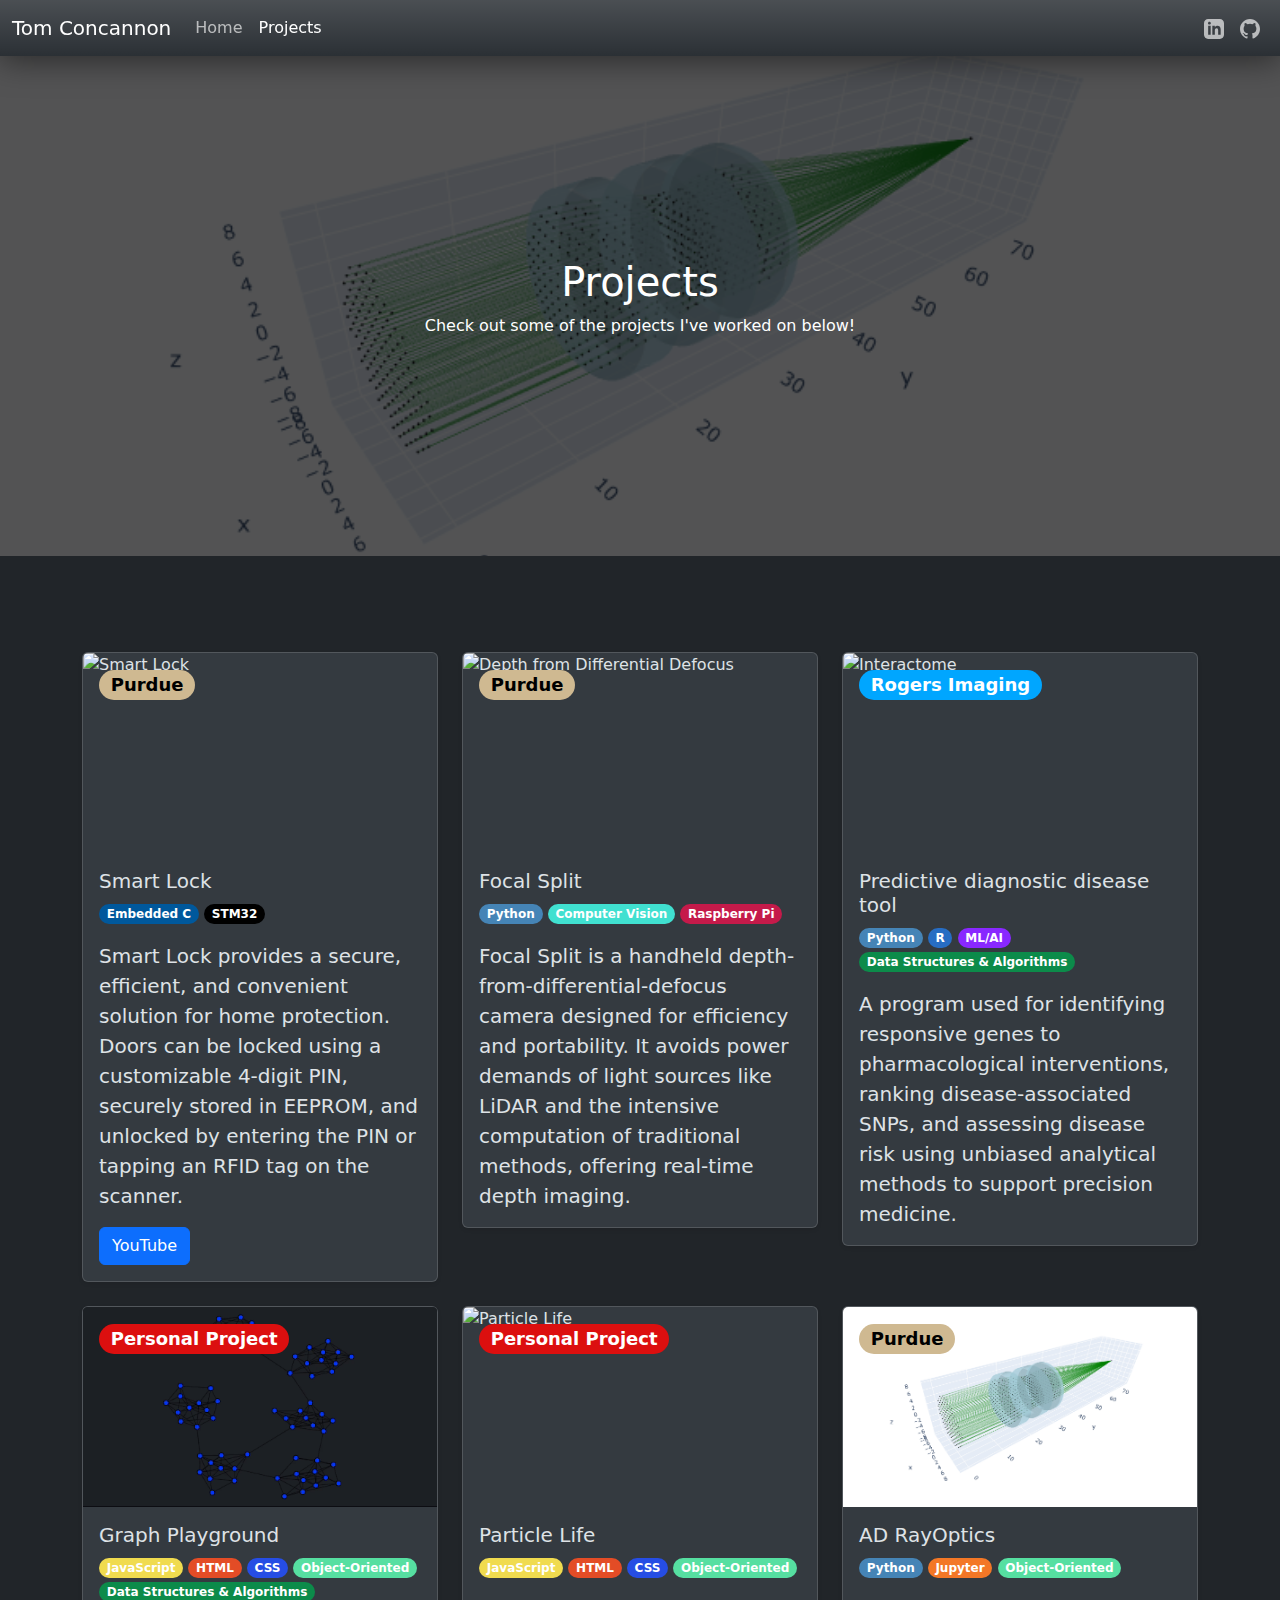
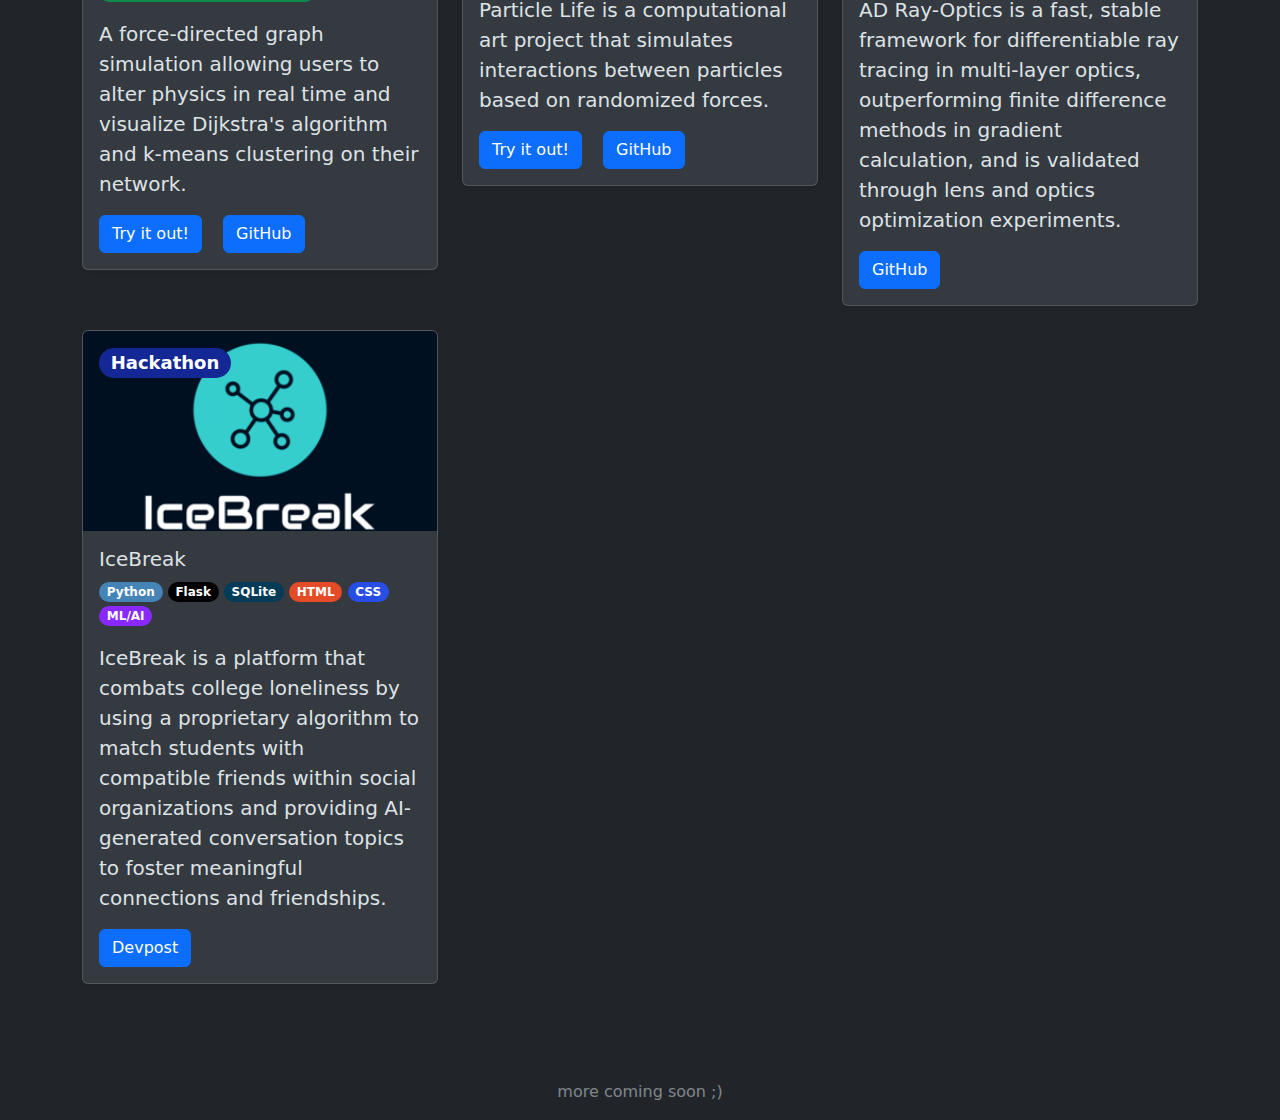
==== commit 6d4588db: "Updated 11/27/24" ====
--- a/projects.html
+++ b/projects.html
@@ -22,9 +22,6 @@
                         <li class="nav-item">
                             <a class="nav-link active" aria-current="page" href="projects.html">Projects</a>
                         </li>
-                        <li class="nav-item dropdown">
-                            <a class="nav-link" href="docs/resume-tc-8.14.24.pdf" target="_blank">Resume</a>
-                        </li>
                     </ul>
                     <div class="d-flex">
                         <ul class="navbar-nav me-auto mb-2 mb-sm-0">
@@ -62,6 +59,56 @@
             <div class="container">
                 <div class="row row-cols-1 row-cols-md-2 row-cols-lg-3 g-4">
                     <div class="col">
+                        <div class="card shadow-sm bg-body-secondary" data-bs->
+                            <div class="image-container-project" style="width: 100%; height: 200px;">
+                                <img src="images/smartlock.gif" class="card-img-top" alt="Smart Lock">
+                            </div>
+                            <div class="mt-3 ms-3" style="position: absolute;">
+                                <h4 class="card-title text-white">
+                                    <span class="badge rounded-pill text-black bg-purdue">Purdue</span>
+                                </h4>
+                            </div>
+                            <div class="card-body">
+                                <h5 class="card-title">
+                                    Smart Lock
+                                </h5>
+                                <div class="mb-3">
+                                    <span class="badge rounded-pill bg-c">Embedded C</span>
+                                    <span class="badge rounded-pill bg-stm32">STM32</span>
+                                </div>
+                                <p class="card-text">
+                                    Smart Lock provides a secure, efficient, and convenient solution for home protection. Doors can be locked using a customizable 4-digit PIN, securely stored in EEPROM, and unlocked by entering the PIN or tapping an RFID tag on the scanner.
+                                </p>
+                                <a href="https://youtu.be/C6wKMHrVE4o" class="btn btn-primary" target="_blank">YouTube</a>
+                            </div>
+                        </div>
+                    </div>
+                    <div class="col">
+                        <div class="card shadow-sm bg-body-secondary">
+                            <div class="image-container-project" style="width: 100%; height: 200px;">
+                                <img src="images/dfdd.gif" class="card-img-top" alt="Depth from Differential Defocus">
+                            </div>
+                            <div class="mt-3 ms-3" style="position: absolute;">
+                                <h4 class="card-title text-white">
+                                    <span class="badge rounded-pill text-black bg-purdue">Purdue</span>
+                                </h4>
+                            </div>
+                            <div class="card-body">
+                                <h5 class="card-title">
+                                    Focal Split
+                                </h5>
+                                <div class="mb-3">
+                                    <span class="badge rounded-pill bg-python">Python</span>
+                                    <span class="badge rounded-pill bg-cv">Computer Vision</span>
+                                    <span class="badge rounded-pill bg-rpi">Raspberry Pi</span>
+                                </div>
+                                <p class="card-text">
+                                    Focal Split is a handheld depth-from-differential-defocus camera designed for efficiency and portability. It avoids power demands of light sources like LiDAR and the intensive computation of traditional methods, offering real-time depth imaging.
+                                </p>
+                            </div>
+                        </div>
+                    </div>
+                    <div class="col">
                         <div class="card shadow-sm bg-body-secondary">
                             <div class="image-container-project" style="width: 100%; height: 200px;">
                                 <img src="images/interactome.gif" class="card-img-top" alt="Interactome">
@@ -82,7 +129,8 @@
                                     <span class="badge rounded-pill bg-dsa">Data Structures & Algorithms</span>
                                 </div>
                                 <p class="card-text">
-                                    A program used for identifying responsive genes to pharmacological interventions, ranking disease-associated SNPs, and assessing disease risk using unbiased analytical methods to support precision medicine.                                </p>
+                                    A program used for identifying responsive genes to pharmacological interventions, ranking disease-associated SNPs, and assessing disease risk using unbiased analytical methods to support precision medicine.                                
+                                </p>
                             </div>
                         </div>
                     </div>
--- a/styles/portfolio.css
+++ b/styles/portfolio.css
@@ -113,6 +113,22 @@
     background-color: #276dc3 !important;
 }
 
+.bg-cv {
+    background-color: #40e0d0 !important;
+}
+
+.bg-rpi {
+    background-color: #C51A4A !important;
+}
+
+.bg-c {
+    background-color: #00589C !important;
+}
+
+.bg-stm32 {
+    background-color: #000000 !important;
+}
+
 .navbar {
     box-shadow: 0 4px 32px rgba(0, 0, 0, 0.5);
 }
